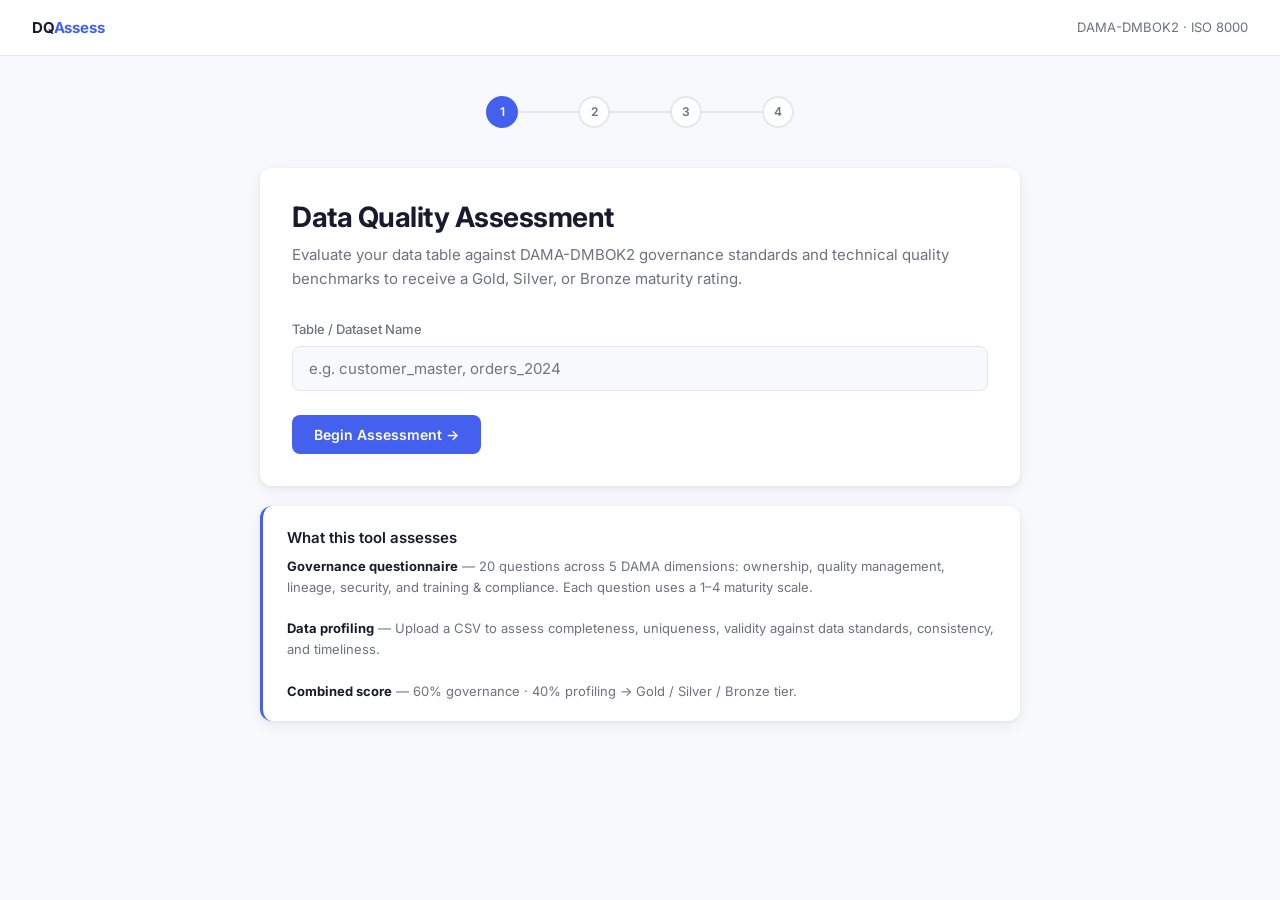
==== data-quality-tool/templates/index.html @ be52abae "Add data quality assessment tool – frontend (HTML, wizard.js, results.js) Complete single-page asses" ====
<!DOCTYPE html>
<html lang="en">
<head>
  <meta charset="UTF-8" />
  <meta name="viewport" content="width=device-width, initial-scale=1.0" />
  <title>Data Quality Assessment Tool</title>
  <link rel="preconnect" href="https://fonts.googleapis.com" />
  <link rel="preconnect" href="https://fonts.gstatic.com" crossorigin />
  <link href="https://fonts.googleapis.com/css2?family=Inter:wght@300;400;500;600;700&display=swap" rel="stylesheet" />
  <style>
    *, *::before, *::after { box-sizing: border-box; margin: 0; padding: 0; }

    :root {
      --bg:       #F8F9FC;
      --card:     #FFFFFF;
      --accent:   #4361EE;
      --accent-l: #EEF1FD;
      --text:     #1A1A2E;
      --muted:    #6B7280;
      --border:   #E5E7EB;
      --gold:     #C9A84C;
      --silver:   #8A8A8A;
      --bronze:   #A0522D;
      --green:    #16A34A;
      --amber:    #D97706;
      --red:      #DC2626;
      --radius:   12px;
      --shadow:   0 1px 4px rgba(0,0,0,.06), 0 4px 16px rgba(0,0,0,.06);
    }

    html, body { height: 100%; font-family: 'Inter', system-ui, sans-serif; background: var(--bg); color: var(--text); font-size: 15px; line-height: 1.6; }

    /* ── Layout ── */
    .shell { min-height: 100vh; display: flex; flex-direction: column; }
    .topbar { background: var(--card); border-bottom: 1px solid var(--border); padding: 0 32px; height: 56px; display: flex; align-items: center; justify-content: space-between; position: sticky; top: 0; z-index: 100; }
    .topbar-brand { font-weight: 700; font-size: 15px; letter-spacing: -.2px; color: var(--text); }
    .topbar-brand span { color: var(--accent); }
    .main { flex: 1; padding: 40px 24px; }
    .container { max-width: 760px; margin: 0 auto; }

    /* ── Step indicator ── */
    .step-indicator { display: flex; align-items: center; justify-content: center; gap: 0; margin-bottom: 40px; }
    .step-dot { width: 32px; height: 32px; border-radius: 50%; border: 2px solid var(--border); background: var(--card); display: flex; align-items: center; justify-content: center; font-size: 12px; font-weight: 600; color: var(--muted); transition: all .25s; flex-shrink: 0; }
    .step-dot.active { border-color: var(--accent); background: var(--accent); color: #fff; }
    .step-dot.done { border-color: var(--accent); background: var(--accent-l); color: var(--accent); }
    .step-line { height: 2px; width: 60px; background: var(--border); transition: background .25s; }
    .step-line.done { background: var(--accent); }

    /* ── Card ── */
    .card { background: var(--card); border-radius: var(--radius); box-shadow: var(--shadow); padding: 32px; margin-bottom: 20px; }
    .card-sm { padding: 20px 24px; }

    /* ── Typography ── */
    h1 { font-size: 28px; font-weight: 700; letter-spacing: -.5px; line-height: 1.25; margin-bottom: 8px; }
    h2 { font-size: 20px; font-weight: 600; letter-spacing: -.3px; margin-bottom: 4px; }
    h3 { font-size: 15px; font-weight: 600; margin-bottom: 12px; }
    .subtitle { color: var(--muted); font-size: 15px; line-height: 1.6; margin-bottom: 28px; }
    .label { font-size: 13px; font-weight: 500; color: var(--muted); margin-bottom: 6px; display: block; }
    .ref { font-size: 11px; color: var(--muted); margin-bottom: 6px; font-style: italic; }

    /* ── Inputs ── */
    input[type=text] { width: 100%; padding: 12px 16px; border: 1.5px solid var(--border); border-radius: 8px; font-family: inherit; font-size: 15px; color: var(--text); outline: none; transition: border-color .2s; background: var(--bg); }
    input[type=text]:focus { border-color: var(--accent); background: #fff; }
    select { width: 100%; padding: 9px 12px; border: 1.5px solid var(--border); border-radius: 8px; font-family: inherit; font-size: 13px; color: var(--text); background: var(--bg); outline: none; cursor: pointer; }
    select:focus { border-color: var(--accent); }

    /* ── Buttons ── */
    .btn { display: inline-flex; align-items: center; gap: 8px; padding: 11px 22px; border-radius: 8px; font-family: inherit; font-size: 14px; font-weight: 600; cursor: pointer; border: none; transition: all .18s; }
    .btn-primary { background: var(--accent); color: #fff; }
    .btn-primary:hover { background: #3451d1; }
    .btn-ghost { background: transparent; color: var(--muted); border: 1.5px solid var(--border); }
    .btn-ghost:hover { border-color: var(--accent); color: var(--accent); }
    .btn-outline { background: transparent; color: var(--accent); border: 1.5px solid var(--accent); }
    .btn-outline:hover { background: var(--accent-l); }
    .btn:disabled { opacity: .45; cursor: not-allowed; }
    .btn-row { display: flex; gap: 12px; align-items: center; margin-top: 24px; flex-wrap: wrap; }
    .btn-row .spacer { flex: 1; }
    .link-btn { background: none; border: none; color: var(--muted); font-size: 13px; cursor: pointer; text-decoration: underline; padding: 0; font-family: inherit; }
    .link-btn:hover { color: var(--accent); }

    /* ── Steps visibility ── */
    .step { display: none; }
    .step.active { display: block; }

    /* ── Questionnaire ── */
    .progress-bar-wrap { background: var(--border); border-radius: 99px; height: 6px; margin-bottom: 24px; overflow: hidden; }
    .progress-bar-fill { height: 100%; background: var(--accent); border-radius: 99px; transition: width .3s ease; }
    .progress-label { font-size: 12px; color: var(--muted); text-align: right; margin-top: 4px; margin-bottom: 20px; }
    .dim-header { display: flex; align-items: center; gap: 10px; margin-bottom: 20px; }
    .dim-badge { background: var(--accent-l); color: var(--accent); font-size: 11px; font-weight: 600; padding: 3px 10px; border-radius: 99px; }
    .question-block { margin-bottom: 28px; }
    .q-number { font-size: 11px; font-weight: 600; color: var(--accent); text-transform: uppercase; letter-spacing: .5px; margin-bottom: 2px; }
    .q-text { font-size: 15px; font-weight: 500; margin-bottom: 12px; line-height: 1.5; }
    .radio-cards { display: grid; gap: 8px; }
    .radio-card { display: flex; align-items: flex-start; gap: 12px; padding: 12px 16px; border: 1.5px solid var(--border); border-radius: 8px; cursor: pointer; transition: all .15s; background: var(--bg); }
    .radio-card:hover { border-color: var(--accent); background: var(--accent-l); }
    .radio-card.selected { border-color: var(--accent); background: var(--accent-l); }
    .radio-card .mat-val { min-width: 24px; height: 24px; border-radius: 50%; background: var(--border); display: flex; align-items: center; justify-content: center; font-size: 11px; font-weight: 700; color: var(--muted); flex-shrink: 0; margin-top: 1px; transition: all .15s; }
    .radio-card.selected .mat-val { background: var(--accent); color: #fff; }
    .radio-card .mat-label { font-size: 13px; color: var(--text); line-height: 1.5; }

    /* ── Upload zone ── */
    .upload-zone { border: 2px dashed var(--border); border-radius: var(--radius); padding: 48px 24px; text-align: center; cursor: pointer; transition: all .2s; background: var(--bg); }
    .upload-zone:hover, .upload-zone.dragover { border-color: var(--accent); background: var(--accent-l); }
    .upload-zone .upload-icon { font-size: 40px; margin-bottom: 12px; }
    .upload-zone p { color: var(--muted); font-size: 14px; }
    .upload-zone strong { color: var(--accent); }
    #file-input { display: none; }
    .upload-success { background: #F0FDF4; border: 1.5px solid #86EFAC; border-radius: 8px; padding: 12px 16px; margin-top: 16px; font-size: 13px; color: var(--green); font-weight: 500; display: none; }

    /* ── Preview table ── */
    .preview-wrap { overflow-x: auto; margin-top: 20px; border-radius: 8px; border: 1px solid var(--border); }
    .data-table { width: 100%; border-collapse: collapse; font-size: 12px; }
    .data-table th { background: var(--text); color: #fff; padding: 8px 12px; text-align: left; font-weight: 500; white-space: nowrap; }
    .data-table td { padding: 7px 12px; border-top: 1px solid var(--border); white-space: nowrap; color: var(--muted); }
    .data-table tr:hover td { background: var(--bg); }

    /* ── Column mapping ── */
    .mapping-grid { display: grid; gap: 10px; margin-top: 16px; }
    .mapping-row { display: grid; grid-template-columns: 1fr 1.2fr; gap: 12px; align-items: center; padding: 10px 14px; background: var(--bg); border-radius: 8px; border: 1px solid var(--border); }
    .col-name { font-size: 13px; font-weight: 500; }
    .col-hint { font-size: 11px; color: var(--muted); }

    /* ── Spinner ── */
    .spinner-overlay { display: none; position: fixed; inset: 0; background: rgba(255,255,255,.8); z-index: 200; align-items: center; justify-content: center; flex-direction: column; gap: 16px; }
    .spinner-overlay.active { display: flex; }
    .spinner { width: 44px; height: 44px; border: 3px solid var(--border); border-top-color: var(--accent); border-radius: 50%; animation: spin .7s linear infinite; }
    .spinner-label { font-size: 14px; color: var(--muted); font-weight: 500; }
    @keyframes spin { to { transform: rotate(360deg); } }

    /* ── Results ── */
    .tier-banner { border-radius: var(--radius); padding: 28px 32px; display: flex; align-items: center; gap: 24px; margin-bottom: 20px; }
    .tier-icon { font-size: 52px; line-height: 1; }
    .tier-label { font-size: 32px; font-weight: 700; letter-spacing: -.5px; }
    .tier-desc { font-size: 14px; opacity: .85; margin-top: 4px; max-width: 480px; line-height: 1.6; }

    .score-cards { display: grid; grid-template-columns: 1fr 1fr; gap: 16px; margin-bottom: 20px; }
    .score-card { background: var(--card); border-radius: var(--radius); box-shadow: var(--shadow); padding: 20px 24px; }
    .score-card-label { font-size: 12px; font-weight: 600; color: var(--muted); text-transform: uppercase; letter-spacing: .5px; margin-bottom: 6px; }
    .score-card-value { font-size: 36px; font-weight: 700; color: var(--accent); letter-spacing: -1px; line-height: 1; }
    .score-card-sub { font-size: 12px; color: var(--muted); margin-top: 4px; }

    /* Gauge */
    .gauge-wrap { display: flex; justify-content: center; margin-bottom: 24px; }
    .gauge { width: 140px; height: 140px; border-radius: 50%; display: flex; align-items: center; justify-content: center; position: relative; }
    .gauge-inner { width: 100px; height: 100px; border-radius: 50%; background: var(--card); display: flex; align-items: center; justify-content: center; flex-direction: column; box-shadow: 0 2px 8px rgba(0,0,0,.08); }
    .gauge-score { font-size: 28px; font-weight: 700; color: var(--text); line-height: 1; }
    .gauge-max { font-size: 12px; color: var(--muted); }

    /* Dim bars */
    .dim-bars { display: grid; gap: 12px; }
    .dim-bar-row { display: grid; grid-template-columns: 180px 1fr 44px; gap: 12px; align-items: center; }
    .dim-bar-name { font-size: 13px; font-weight: 500; }
    .dim-bar-track { background: var(--border); border-radius: 99px; height: 8px; overflow: hidden; }
    .dim-bar-fill { height: 100%; border-radius: 99px; transition: width .5s ease; }
    .bar-green  { background: var(--green); }
    .bar-amber  { background: var(--amber); }
    .bar-red    { background: var(--red); }
    .dim-bar-val { font-size: 13px; font-weight: 600; text-align: right; }

    /* Rec cards */
    .rec-list { display: grid; gap: 12px; }
    .rec-card { background: var(--card); border-radius: 8px; border: 1px solid var(--border); padding: 16px 20px; box-shadow: var(--shadow); }
    .rec-header { display: flex; align-items: center; gap: 10px; margin-bottom: 8px; }
    .rec-area { font-size: 14px; font-weight: 600; flex: 1; }
    .priority-badge { font-size: 10px; font-weight: 700; padding: 3px 8px; border-radius: 99px; text-transform: uppercase; letter-spacing: .4px; }
    .priority-high   { background: #FEE2E2; color: var(--red); }
    .priority-medium { background: #FEF3C7; color: var(--amber); }
    .rec-score { font-size: 12px; color: var(--muted); }
    .rec-action { font-size: 13px; color: var(--muted); line-height: 1.6; }

    /* Section heading */
    .section-heading { font-size: 13px; font-weight: 600; text-transform: uppercase; letter-spacing: .6px; color: var(--muted); margin-bottom: 14px; margin-top: 4px; }

    /* Utility */
    .mt-8 { margin-top: 8px; }
    .mt-16 { margin-top: 16px; }
    .mt-24 { margin-top: 24px; }
    .mb-4 { margin-bottom: 4px; }
    .text-muted { color: var(--muted); }
    .text-sm { font-size: 13px; }
    .flex { display: flex; }
    .items-center { align-items: center; }
    .gap-8 { gap: 8px; }
    .hidden { display: none !important; }
    .tag { display: inline-block; font-size: 11px; font-weight: 600; padding: 2px 8px; border-radius: 99px; }
    .tag-blue { background: var(--accent-l); color: var(--accent); }

    @media (max-width: 640px) {
      .score-cards { grid-template-columns: 1fr; }
      .dim-bar-row { grid-template-columns: 120px 1fr 40px; }
      .mapping-row { grid-template-columns: 1fr; }
      h1 { font-size: 22px; }
    }
  </style>
</head>
<body>
  <div class="shell">

    <!-- Top bar -->
    <header class="topbar">
      <div class="topbar-brand">DQ<span>Assess</span></div>
      <div class="text-sm text-muted">DAMA-DMBOK2 · ISO 8000</div>
    </header>

    <!-- Spinner overlay -->
    <div class="spinner-overlay" id="spinner">
      <div class="spinner"></div>
      <div class="spinner-label">Running assessment…</div>
    </div>

    <main class="main">
      <div class="container">

        <!-- Step indicator -->
        <div class="step-indicator" id="step-indicator">
          <div class="step-dot active" id="dot-1">1</div>
          <div class="step-line" id="line-1"></div>
          <div class="step-dot" id="dot-2">2</div>
          <div class="step-line" id="line-2"></div>
          <div class="step-dot" id="dot-3">3</div>
          <div class="step-line" id="line-3"></div>
          <div class="step-dot" id="dot-4">4</div>
        </div>

        <!-- ── STEP 1: Setup ─────────────────────────────────── -->
        <section class="step active" id="step-setup">
          <div class="card">
            <h1>Data Quality Assessment</h1>
            <p class="subtitle">
              Evaluate your data table against DAMA-DMBOK2 governance standards and
              technical quality benchmarks to receive a Gold, Silver, or Bronze maturity rating.
            </p>
            <label class="label" for="table-name-input">Table / Dataset Name</label>
            <input type="text" id="table-name-input" placeholder="e.g. customer_master, orders_2024" autocomplete="off" />
            <div class="btn-row">
              <button class="btn btn-primary" id="btn-begin">Begin Assessment →</button>
            </div>
          </div>
          <div class="card card-sm" style="border-left: 3px solid var(--accent);">
            <h3 style="margin-bottom:6px;">What this tool assesses</h3>
            <p class="text-sm text-muted">
              <strong style="color:var(--text)">Governance questionnaire</strong> — 20 questions across 5 DAMA dimensions:
              ownership, quality management, lineage, security, and training &amp; compliance.
              Each question uses a 1–4 maturity scale.<br/><br/>
              <strong style="color:var(--text)">Data profiling</strong> — Upload a CSV to assess completeness, uniqueness,
              validity against data standards, consistency, and timeliness.<br/><br/>
              <strong style="color:var(--text)">Combined score</strong> — 60% governance · 40% profiling → Gold / Silver / Bronze tier.
            </p>
          </div>
        </section>

        <!-- ── STEP 2: Questionnaire ─────────────────────────── -->
        <section class="step" id="step-questionnaire">
          <div class="card">
            <div class="progress-bar-wrap">
              <div class="progress-bar-fill" id="progress-fill" style="width:0%"></div>
            </div>
            <div class="progress-label" id="progress-label">0 of 20 answered</div>
            <div class="dim-header">
              <div class="dim-badge" id="dim-badge">Dimension 1 of 5</div>
              <h2 id="dim-title">Governance &amp; Ownership</h2>
            </div>
            <div id="questions-container"></div>
            <div class="btn-row">
              <button class="btn btn-ghost" id="btn-prev" style="display:none">← Previous</button>
              <div class="spacer"></div>
              <button class="link-btn" id="btn-skip-profiling">Skip data profiling →</button>
              <button class="btn btn-primary" id="btn-next">Next →</button>
            </div>
          </div>
        </section>

        <!-- ── STEP 3: Upload ────────────────────────────────── -->
        <section class="step" id="step-upload">
          <div class="card">
            <h2>Upload Data for Profiling</h2>
            <p class="subtitle" style="margin-bottom:20px;">
              Upload a CSV sample of your table. The tool will profile it for completeness,
              uniqueness, validity, consistency, and timeliness.
            </p>

            <div class="upload-zone" id="upload-zone">
              <div class="upload-icon">📂</div>
              <p><strong>Click to browse</strong> or drag &amp; drop a CSV file here</p>
              <p class="mt-8" style="font-size:12px;">Accepts .csv · Max 32 MB</p>
            </div>
            <input type="file" id="file-input" accept=".csv" />
            <div class="upload-success" id="upload-success">✓ File uploaded successfully</div>

            <div id="preview-section" class="hidden">
              <div class="flex items-center gap-8 mt-24 mb-4">
                <span class="section-heading" style="margin:0">Data Preview</span>
                <span class="tag tag-blue" id="preview-meta"></span>
              </div>
              <div class="preview-wrap">
                <table class="data-table" id="preview-table"></table>
              </div>

              <div class="mt-24">
                <div class="section-heading">Column → Standard Mapping</div>
                <p class="text-sm text-muted mb-4">
                  Map each column to a reference data standard to enable validity checking.
                  Leave unmapped columns as "No standard".
                </p>
                <div class="mapping-grid" id="mapping-grid"></div>
              </div>
            </div>

            <div class="btn-row">
              <button class="btn btn-ghost" id="btn-back-to-q">← Back</button>
              <div class="spacer"></div>
              <button class="btn btn-primary" id="btn-run" disabled>Run Assessment →</button>
            </div>
          </div>
        </section>

        <!-- ── STEP 4: Results ───────────────────────────────── -->
        <section class="step" id="step-results">

          <!-- Tier banner -->
          <div class="tier-banner" id="tier-banner">
            <div class="tier-icon" id="tier-icon"></div>
            <div>
              <div class="tier-label" id="tier-label"></div>
              <div class="tier-desc" id="tier-desc"></div>
            </div>
          </div>

          <!-- Score gauge + cards -->
          <div class="gauge-wrap">
            <div class="gauge" id="score-gauge">
              <div class="gauge-inner">
                <div class="gauge-score" id="gauge-score">0</div>
                <div class="gauge-max">/100</div>
              </div>
            </div>
          </div>

          <div class="score-cards" id="score-cards"></div>

          <!-- Governance dims -->
          <div class="card mt-16">
            <div class="section-heading">Governance Dimensions</div>
            <div class="dim-bars" id="gov-bars"></div>
          </div>

          <!-- Profiling dims -->
          <div class="card mt-16 hidden" id="prof-section">
            <div class="section-heading">Data Profiling Dimensions</div>
            <div class="dim-bars" id="prof-bars"></div>
            <div class="mt-24" id="col-stats-section">
              <div class="section-heading">Column Statistics</div>
              <div class="preview-wrap">
                <table class="data-table" id="col-stats-table"></table>
              </div>
            </div>
          </div>

          <!-- Recommendations -->
          <div class="card mt-16" id="recs-section">
            <div class="section-heading">Priority Improvement Actions</div>
            <div class="rec-list" id="rec-list"></div>
          </div>

          <!-- Action buttons -->
          <div class="btn-row mt-24">
            <button class="btn btn-outline" id="btn-pdf">⬇ Download PDF Report</button>
            <div class="spacer"></div>
            <button class="btn btn-ghost" id="btn-restart">Start New Assessment</button>
          </div>

        </section>

      </div><!-- /container -->
    </main>
  </div><!-- /shell -->

  <script src="/static/js/wizard.js" defer></script>
  <script src="/static/js/results.js" defer></script>
</body>
</html>
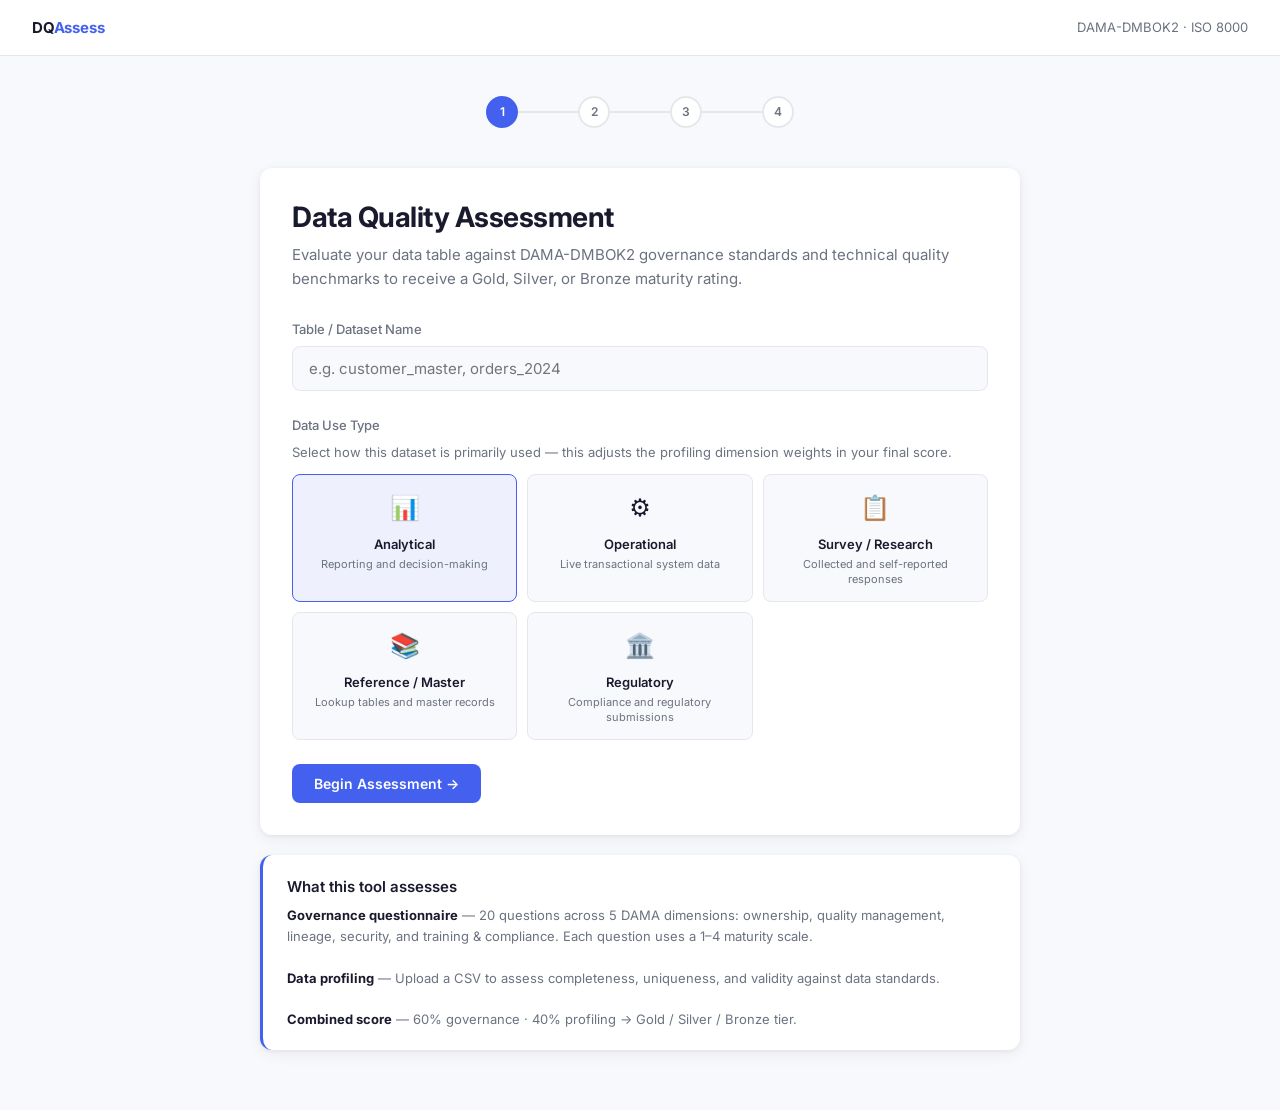
==== commit 47a2f009: "feat: add data use type selector to step 1, add weights note to results, bump cache to v4" ====
--- a/data-quality-tool/templates/index.html
+++ b/data-quality-tool/templates/index.html
@@ -30,7 +30,6 @@
 
     html, body { height: 100%; font-family: 'Inter', system-ui, sans-serif; background: var(--bg); color: var(--text); font-size: 15px; line-height: 1.6; }
 
-    /* ── Layout ── */
     .shell { min-height: 100vh; display: flex; flex-direction: column; }
     .topbar { background: var(--card); border-bottom: 1px solid var(--border); padding: 0 32px; height: 56px; display: flex; align-items: center; justify-content: space-between; position: sticky; top: 0; z-index: 100; }
     .topbar-brand { font-weight: 700; font-size: 15px; letter-spacing: -.2px; color: var(--text); }
@@ -38,7 +37,7 @@
     .main { flex: 1; padding: 40px 24px; }
     .container { max-width: 760px; margin: 0 auto; }
 
-    /* ── Step indicator ── */
+    /* Step indicator */
     .step-indicator { display: flex; align-items: center; justify-content: center; gap: 0; margin-bottom: 40px; }
     .step-dot { width: 32px; height: 32px; border-radius: 50%; border: 2px solid var(--border); background: var(--card); display: flex; align-items: center; justify-content: center; font-size: 12px; font-weight: 600; color: var(--muted); transition: all .25s; flex-shrink: 0; }
     .step-dot.active { border-color: var(--accent); background: var(--accent); color: #fff; }
@@ -46,11 +45,11 @@
     .step-line { height: 2px; width: 60px; background: var(--border); transition: background .25s; }
     .step-line.done { background: var(--accent); }
 
-    /* ── Card ── */
+    /* Card */
     .card { background: var(--card); border-radius: var(--radius); box-shadow: var(--shadow); padding: 32px; margin-bottom: 20px; }
     .card-sm { padding: 20px 24px; }
 
-    /* ── Typography ── */
+    /* Typography */
     h1 { font-size: 28px; font-weight: 700; letter-spacing: -.5px; line-height: 1.25; margin-bottom: 8px; }
     h2 { font-size: 20px; font-weight: 600; letter-spacing: -.3px; margin-bottom: 4px; }
     h3 { font-size: 15px; font-weight: 600; margin-bottom: 12px; }
@@ -58,13 +57,13 @@
     .label { font-size: 13px; font-weight: 500; color: var(--muted); margin-bottom: 6px; display: block; }
     .ref { font-size: 11px; color: var(--muted); margin-bottom: 6px; font-style: italic; }
 
-    /* ── Inputs ── */
+    /* Inputs */
     input[type=text] { width: 100%; padding: 12px 16px; border: 1.5px solid var(--border); border-radius: 8px; font-family: inherit; font-size: 15px; color: var(--text); outline: none; transition: border-color .2s; background: var(--bg); }
     input[type=text]:focus { border-color: var(--accent); background: #fff; }
     select { width: 100%; padding: 9px 12px; border: 1.5px solid var(--border); border-radius: 8px; font-family: inherit; font-size: 13px; color: var(--text); background: var(--bg); outline: none; cursor: pointer; }
     select:focus { border-color: var(--accent); }
 
-    /* ── Buttons ── */
+    /* Buttons */
     .btn { display: inline-flex; align-items: center; gap: 8px; padding: 11px 22px; border-radius: 8px; font-family: inherit; font-size: 14px; font-weight: 600; cursor: pointer; border: none; transition: all .18s; }
     .btn-primary { background: var(--accent); color: #fff; }
     .btn-primary:hover { background: #3451d1; }
@@ -78,11 +77,20 @@
     .link-btn { background: none; border: none; color: var(--muted); font-size: 13px; cursor: pointer; text-decoration: underline; padding: 0; font-family: inherit; }
     .link-btn:hover { color: var(--accent); }
 
-    /* ── Steps visibility ── */
+    /* Steps */
     .step { display: none; }
     .step.active { display: block; }
 
-    /* ── Questionnaire ── */
+    /* Data use type selector */
+    .type-grid { display: grid; grid-template-columns: repeat(3, 1fr); gap: 10px; margin-top: 8px; }
+    .type-card { border: 1.5px solid var(--border); border-radius: 8px; padding: 14px 12px; cursor: pointer; transition: all .15s; background: var(--bg); text-align: center; }
+    .type-card:hover { border-color: var(--accent); background: var(--accent-l); }
+    .type-card.selected { border-color: var(--accent); background: var(--accent-l); }
+    .type-icon { font-size: 24px; margin-bottom: 6px; }
+    .type-name { font-size: 13px; font-weight: 600; color: var(--text); margin-bottom: 2px; }
+    .type-desc { font-size: 11px; color: var(--muted); line-height: 1.4; }
+
+    /* Questionnaire */
     .progress-bar-wrap { background: var(--border); border-radius: 99px; height: 6px; margin-bottom: 24px; overflow: hidden; }
     .progress-bar-fill { height: 100%; background: var(--accent); border-radius: 99px; transition: width .3s ease; }
     .progress-label { font-size: 12px; color: var(--muted); text-align: right; margin-top: 4px; margin-bottom: 20px; }
@@ -99,7 +107,7 @@
     .radio-card.selected .mat-val { background: var(--accent); color: #fff; }
     .radio-card .mat-label { font-size: 13px; color: var(--text); line-height: 1.5; }
 
-    /* ── Upload zone ── */
+    /* Upload */
     .upload-zone { border: 2px dashed var(--border); border-radius: var(--radius); padding: 48px 24px; text-align: center; cursor: pointer; transition: all .2s; background: var(--bg); }
     .upload-zone:hover, .upload-zone.dragover { border-color: var(--accent); background: var(--accent-l); }
     .upload-zone .upload-icon { font-size: 40px; margin-bottom: 12px; }
@@ -108,57 +116,54 @@
     #file-input { display: none; }
     .upload-success { background: #F0FDF4; border: 1.5px solid #86EFAC; border-radius: 8px; padding: 12px 16px; margin-top: 16px; font-size: 13px; color: var(--green); font-weight: 500; display: none; }
 
-    /* ── Preview table ── */
+    /* Preview table */
     .preview-wrap { overflow-x: auto; margin-top: 20px; border-radius: 8px; border: 1px solid var(--border); }
     .data-table { width: 100%; border-collapse: collapse; font-size: 12px; }
     .data-table th { background: var(--text); color: #fff; padding: 8px 12px; text-align: left; font-weight: 500; white-space: nowrap; }
     .data-table td { padding: 7px 12px; border-top: 1px solid var(--border); white-space: nowrap; color: var(--muted); }
     .data-table tr:hover td { background: var(--bg); }
 
-    /* ── Column mapping ── */
+    /* Column mapping */
     .mapping-grid { display: grid; gap: 10px; margin-top: 16px; }
-    .mapping-row { display: grid; grid-template-columns: 1fr 1.2fr; gap: 12px; align-items: center; padding: 10px 14px; background: var(--bg); border-radius: 8px; border: 1px solid var(--border); }
+    .mapping-row { display: grid; grid-template-columns: 1fr 1.2fr auto; gap: 12px; align-items: center; padding: 10px 14px; background: var(--bg); border-radius: 8px; border: 1px solid var(--border); }
     .col-name { font-size: 13px; font-weight: 500; }
     .col-hint { font-size: 11px; color: var(--muted); }
-
-    /* ── Spinner ── */
+    .col-flags { display: flex; flex-direction: column; gap: 6px; }
+    .flag-label { display: flex; align-items: center; gap: 5px; font-size: 12px; color: var(--muted); cursor: pointer; white-space: nowrap; user-select: none; }
+    .flag-label input[type=checkbox] { cursor: pointer; accent-color: var(--accent); width: 14px; height: 14px; }
+    .flag-label:hover { color: var(--text); }
+
+    /* Spinner */
     .spinner-overlay { display: none; position: fixed; inset: 0; background: rgba(255,255,255,.8); z-index: 200; align-items: center; justify-content: center; flex-direction: column; gap: 16px; }
     .spinner-overlay.active { display: flex; }
     .spinner { width: 44px; height: 44px; border: 3px solid var(--border); border-top-color: var(--accent); border-radius: 50%; animation: spin .7s linear infinite; }
     .spinner-label { font-size: 14px; color: var(--muted); font-weight: 500; }
     @keyframes spin { to { transform: rotate(360deg); } }
 
-    /* ── Results ── */
+    /* Results */
     .tier-banner { border-radius: var(--radius); padding: 28px 32px; display: flex; align-items: center; gap: 24px; margin-bottom: 20px; }
     .tier-icon { font-size: 52px; line-height: 1; }
     .tier-label { font-size: 32px; font-weight: 700; letter-spacing: -.5px; }
     .tier-desc { font-size: 14px; opacity: .85; margin-top: 4px; max-width: 480px; line-height: 1.6; }
-
     .score-cards { display: grid; grid-template-columns: 1fr 1fr; gap: 16px; margin-bottom: 20px; }
     .score-card { background: var(--card); border-radius: var(--radius); box-shadow: var(--shadow); padding: 20px 24px; }
     .score-card-label { font-size: 12px; font-weight: 600; color: var(--muted); text-transform: uppercase; letter-spacing: .5px; margin-bottom: 6px; }
     .score-card-value { font-size: 36px; font-weight: 700; color: var(--accent); letter-spacing: -1px; line-height: 1; }
     .score-card-sub { font-size: 12px; color: var(--muted); margin-top: 4px; }
-
-    /* Gauge */
     .gauge-wrap { display: flex; justify-content: center; margin-bottom: 24px; }
     .gauge { width: 140px; height: 140px; border-radius: 50%; display: flex; align-items: center; justify-content: center; position: relative; }
     .gauge-inner { width: 100px; height: 100px; border-radius: 50%; background: var(--card); display: flex; align-items: center; justify-content: center; flex-direction: column; box-shadow: 0 2px 8px rgba(0,0,0,.08); }
     .gauge-score { font-size: 28px; font-weight: 700; color: var(--text); line-height: 1; }
     .gauge-max { font-size: 12px; color: var(--muted); }
-
-    /* Dim bars */
     .dim-bars { display: grid; gap: 12px; }
     .dim-bar-row { display: grid; grid-template-columns: 180px 1fr 44px; gap: 12px; align-items: center; }
     .dim-bar-name { font-size: 13px; font-weight: 500; }
     .dim-bar-track { background: var(--border); border-radius: 99px; height: 8px; overflow: hidden; }
     .dim-bar-fill { height: 100%; border-radius: 99px; transition: width .5s ease; }
-    .bar-green  { background: var(--green); }
-    .bar-amber  { background: var(--amber); }
-    .bar-red    { background: var(--red); }
+    .bar-green { background: var(--green); }
+    .bar-amber { background: var(--amber); }
+    .bar-red   { background: var(--red); }
     .dim-bar-val { font-size: 13px; font-weight: 600; text-align: right; }
-
-    /* Rec cards */
     .rec-list { display: grid; gap: 12px; }
     .rec-card { background: var(--card); border-radius: 8px; border: 1px solid var(--border); padding: 16px 20px; box-shadow: var(--shadow); }
     .rec-header { display: flex; align-items: center; gap: 10px; margin-bottom: 8px; }
@@ -166,30 +171,34 @@
     .priority-badge { font-size: 10px; font-weight: 700; padding: 3px 8px; border-radius: 99px; text-transform: uppercase; letter-spacing: .4px; }
     .priority-high   { background: #FEE2E2; color: var(--red); }
     .priority-medium { background: #FEF3C7; color: var(--amber); }
-    .rec-score { font-size: 12px; color: var(--muted); }
+    .rec-score  { font-size: 12px; color: var(--muted); }
     .rec-action { font-size: 13px; color: var(--muted); line-height: 1.6; }
+    .prof-weights-note { font-size: 11px; color: var(--muted); margin-bottom: 16px; }
 
     /* Section heading */
     .section-heading { font-size: 13px; font-weight: 600; text-transform: uppercase; letter-spacing: .6px; color: var(--muted); margin-bottom: 14px; margin-top: 4px; }
 
     /* Utility */
-    .mt-8 { margin-top: 8px; }
+    .mt-8  { margin-top: 8px; }
     .mt-16 { margin-top: 16px; }
     .mt-24 { margin-top: 24px; }
-    .mb-4 { margin-bottom: 4px; }
+    .mb-4  { margin-bottom: 4px; }
     .text-muted { color: var(--muted); }
-    .text-sm { font-size: 13px; }
-    .flex { display: flex; }
+    .text-sm    { font-size: 13px; }
+    .flex       { display: flex; }
     .items-center { align-items: center; }
-    .gap-8 { gap: 8px; }
+    .gap-8  { gap: 8px; }
     .hidden { display: none !important; }
-    .tag { display: inline-block; font-size: 11px; font-weight: 600; padding: 2px 8px; border-radius: 99px; }
-    .tag-blue { background: var(--accent-l); color: var(--accent); }
+    .tag        { display: inline-block; font-size: 11px; font-weight: 600; padding: 2px 8px; border-radius: 99px; }
+    .tag-blue   { background: var(--accent-l); color: var(--accent); }
+    .tag-amber  { background: #FEF3C7; color: var(--amber); }
+    .tag-purple { background: #EDE9FE; color: #7C3AED; }
 
     @media (max-width: 640px) {
       .score-cards { grid-template-columns: 1fr; }
       .dim-bar-row { grid-template-columns: 120px 1fr 40px; }
       .mapping-row { grid-template-columns: 1fr; }
+      .type-grid   { grid-template-columns: repeat(2, 1fr); }
       h1 { font-size: 22px; }
     }
   </style>
@@ -197,13 +206,11 @@
 <body>
   <div class="shell">
 
-    <!-- Top bar -->
     <header class="topbar">
       <div class="topbar-brand">DQ<span>Assess</span></div>
       <div class="text-sm text-muted">DAMA-DMBOK2 · ISO 8000</div>
     </header>
 
-    <!-- Spinner overlay -->
     <div class="spinner-overlay" id="spinner">
       <div class="spinner"></div>
       <div class="spinner-label">Running assessment…</div>
@@ -223,7 +230,7 @@
           <div class="step-dot" id="dot-4">4</div>
         </div>
 
-        <!-- ── STEP 1: Setup ─────────────────────────────────── -->
+        <!-- ── STEP 1: Setup ── -->
         <section class="step active" id="step-setup">
           <div class="card">
             <h1>Data Quality Assessment</h1>
@@ -231,8 +238,44 @@
               Evaluate your data table against DAMA-DMBOK2 governance standards and
               technical quality benchmarks to receive a Gold, Silver, or Bronze maturity rating.
             </p>
+
             <label class="label" for="table-name-input">Table / Dataset Name</label>
             <input type="text" id="table-name-input" placeholder="e.g. customer_master, orders_2024" autocomplete="off" />
+
+            <div class="mt-24">
+              <label class="label">Data Use Type</label>
+              <p class="text-sm text-muted mb-4" style="margin-bottom:12px;">
+                Select how this dataset is primarily used — this adjusts the profiling dimension weights in your final score.
+              </p>
+              <div class="type-grid">
+                <div class="type-card selected" data-type="analytical">
+                  <div class="type-icon">📊</div>
+                  <div class="type-name">Analytical</div>
+                  <div class="type-desc">Reporting and decision-making</div>
+                </div>
+                <div class="type-card" data-type="operational">
+                  <div class="type-icon">⚙️</div>
+                  <div class="type-name">Operational</div>
+                  <div class="type-desc">Live transactional system data</div>
+                </div>
+                <div class="type-card" data-type="survey">
+                  <div class="type-icon">📋</div>
+                  <div class="type-name">Survey / Research</div>
+                  <div class="type-desc">Collected and self-reported responses</div>
+                </div>
+                <div class="type-card" data-type="reference">
+                  <div class="type-icon">📚</div>
+                  <div class="type-name">Reference / Master</div>
+                  <div class="type-desc">Lookup tables and master records</div>
+                </div>
+                <div class="type-card" data-type="regulatory">
+                  <div class="type-icon">🏛️</div>
+                  <div class="type-name">Regulatory</div>
+                  <div class="type-desc">Compliance and regulatory submissions</div>
+                </div>
+              </div>
+            </div>
+
             <div class="btn-row">
               <button class="btn btn-primary" id="btn-begin">Begin Assessment →</button>
             </div>
@@ -244,13 +287,13 @@
               ownership, quality management, lineage, security, and training &amp; compliance.
               Each question uses a 1–4 maturity scale.<br/><br/>
               <strong style="color:var(--text)">Data profiling</strong> — Upload a CSV to assess completeness, uniqueness,
-              validity against data standards, consistency, and timeliness.<br/><br/>
+              and validity against data standards.<br/><br/>
               <strong style="color:var(--text)">Combined score</strong> — 60% governance · 40% profiling → Gold / Silver / Bronze tier.
             </p>
           </div>
         </section>
 
-        <!-- ── STEP 2: Questionnaire ─────────────────────────── -->
+        <!-- ── STEP 2: Questionnaire ── -->
         <section class="step" id="step-questionnaire">
           <div class="card">
             <div class="progress-bar-wrap">
@@ -271,15 +314,14 @@
           </div>
         </section>
 
-        <!-- ── STEP 3: Upload ────────────────────────────────── -->
+        <!-- ── STEP 3: Upload ── -->
         <section class="step" id="step-upload">
           <div class="card">
             <h2>Upload Data for Profiling</h2>
             <p class="subtitle" style="margin-bottom:20px;">
               Upload a CSV sample of your table. The tool will profile it for completeness,
-              uniqueness, validity, consistency, and timeliness.
+              uniqueness, and validity against data standards.
             </p>
-
             <div class="upload-zone" id="upload-zone">
               <div class="upload-icon">📂</div>
               <p><strong>Click to browse</strong> or drag &amp; drop a CSV file here</p>
@@ -296,12 +338,12 @@
               <div class="preview-wrap">
                 <table class="data-table" id="preview-table"></table>
               </div>
-
               <div class="mt-24">
-                <div class="section-heading">Column → Standard Mapping</div>
-                <p class="text-sm text-muted mb-4">
-                  Map each column to a reference data standard to enable validity checking.
-                  Leave unmapped columns as "No standard".
+                <div class="section-heading">Column Configuration</div>
+                <p class="text-sm text-muted mb-4" style="margin-bottom:12px;">
+                  Map each column to a data standard for validity checking. Mark columns as
+                  <strong>Mandatory</strong> to include them in completeness scoring, and
+                  <strong>Unique</strong> to test them for uniqueness.
                 </p>
                 <div class="mapping-grid" id="mapping-grid"></div>
               </div>
@@ -315,19 +357,17 @@
           </div>
         </section>
 
-        <!-- ── STEP 4: Results ───────────────────────────────── -->
+        <!-- ── STEP 4: Results ── -->
         <section class="step" id="step-results">
 
-          <!-- Tier banner -->
           <div class="tier-banner" id="tier-banner">
             <div class="tier-icon" id="tier-icon"></div>
             <div>
               <div class="tier-label" id="tier-label"></div>
-              <div class="tier-desc" id="tier-desc"></div>
-            </div>
-          </div>
-
-          <!-- Score gauge + cards -->
+              <div class="tier-desc"  id="tier-desc"></div>
+            </div>
+          </div>
+
           <div class="gauge-wrap">
             <div class="gauge" id="score-gauge">
               <div class="gauge-inner">
@@ -339,15 +379,14 @@
 
           <div class="score-cards" id="score-cards"></div>
 
-          <!-- Governance dims -->
           <div class="card mt-16">
             <div class="section-heading">Governance Dimensions</div>
             <div class="dim-bars" id="gov-bars"></div>
           </div>
 
-          <!-- Profiling dims -->
           <div class="card mt-16 hidden" id="prof-section">
             <div class="section-heading">Data Profiling Dimensions</div>
+            <div class="prof-weights-note" id="prof-weights-note"></div>
             <div class="dim-bars" id="prof-bars"></div>
             <div class="mt-24" id="col-stats-section">
               <div class="section-heading">Column Statistics</div>
@@ -357,13 +396,11 @@
             </div>
           </div>
 
-          <!-- Recommendations -->
           <div class="card mt-16" id="recs-section">
             <div class="section-heading">Priority Improvement Actions</div>
             <div class="rec-list" id="rec-list"></div>
           </div>
 
-          <!-- Action buttons -->
           <div class="btn-row mt-24">
             <button class="btn btn-outline" id="btn-pdf">⬇ Download PDF Report</button>
             <div class="spacer"></div>
@@ -372,11 +409,11 @@
 
         </section>
 
-      </div><!-- /container -->
+      </div>
     </main>
-  </div><!-- /shell -->
-
-  <script src="/static/js/wizard.js" defer></script>
-  <script src="/static/js/results.js" defer></script>
+  </div>
+
+  <script src="/static/js/wizard.js?v=4" defer></script>
+  <script src="/static/js/results.js?v=4" defer></script>
 </body>
 </html>
